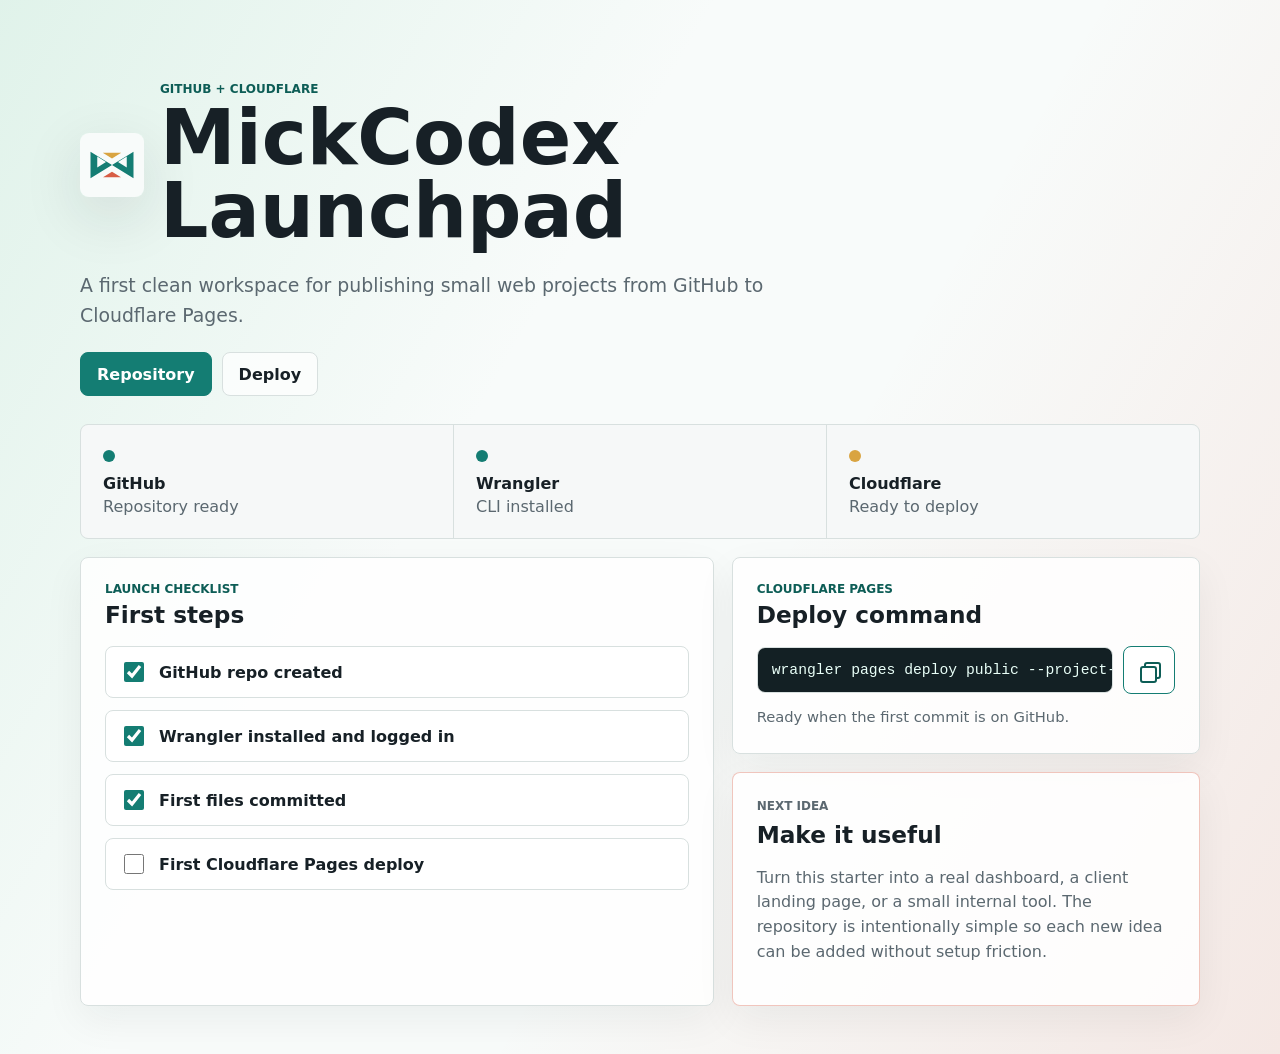
==== public/index.html @ 44cf9f09 "Create MickCodex launchpad" ====
<!doctype html>
<html lang="fr">
  <head>
    <meta charset="utf-8">
    <meta name="viewport" content="width=device-width, initial-scale=1">
    <meta name="description" content="MickCodex launchpad for GitHub and Cloudflare projects.">
    <title>MickCodex Launchpad</title>
    <link rel="icon" href="./assets/mickcodex-mark.svg" type="image/svg+xml">
    <link rel="stylesheet" href="./styles.css?v=1">
  </head>
  <body>
    <main class="shell">
      <section class="masthead" aria-labelledby="page-title">
        <div class="brand-row">
          <img src="./assets/mickcodex-mark.svg" alt="" class="brand-mark" width="64" height="64">
          <div>
            <p class="eyebrow">GitHub + Cloudflare</p>
            <h1 id="page-title">MickCodex Launchpad</h1>
          </div>
        </div>
        <p class="lede">
          A first clean workspace for publishing small web projects from GitHub to Cloudflare Pages.
        </p>
        <div class="actions" aria-label="Project links">
          <a class="button primary" href="https://github.com/mickcoco987/MickCodex">Repository</a>
          <a class="button ghost" href="#deploy">Deploy</a>
        </div>
      </section>

      <section class="status-band" aria-label="Project status">
        <article>
          <span class="status-dot ready"></span>
          <strong>GitHub</strong>
          <p>Repository ready</p>
        </article>
        <article>
          <span class="status-dot ready"></span>
          <strong>Wrangler</strong>
          <p>CLI installed</p>
        </article>
        <article>
          <span class="status-dot next"></span>
          <strong>Cloudflare</strong>
          <p>Ready to deploy</p>
        </article>
      </section>

      <section class="workspace-grid" aria-label="Project workspace">
        <div class="panel checklist-panel">
          <div class="panel-heading">
            <p class="eyebrow">Launch checklist</p>
            <h2>First steps</h2>
          </div>
          <ul class="checklist" id="checklist">
            <li>
              <label>
                <input type="checkbox" data-task="repo" checked>
                <span>GitHub repo created</span>
              </label>
            </li>
            <li>
              <label>
                <input type="checkbox" data-task="wrangler" checked>
                <span>Wrangler installed and logged in</span>
              </label>
            </li>
            <li>
              <label>
                <input type="checkbox" data-task="first-files" checked>
                <span>First files committed</span>
              </label>
            </li>
            <li>
              <label>
                <input type="checkbox" data-task="deploy">
                <span>First Cloudflare Pages deploy</span>
              </label>
            </li>
          </ul>
        </div>

        <div class="panel command-panel" id="deploy">
          <div class="panel-heading">
            <p class="eyebrow">Cloudflare Pages</p>
            <h2>Deploy command</h2>
          </div>
          <div class="command-row">
            <code>wrangler pages deploy public --project-name mickcodex</code>
            <button class="icon-button" type="button" id="copy-command" aria-label="Copy deploy command" title="Copy deploy command">
              <span class="copy-icon" aria-hidden="true"></span>
            </button>
          </div>
          <p class="hint" id="copy-status" role="status" aria-live="polite">Ready when the first commit is on GitHub.</p>
        </div>

        <div class="panel notes-panel">
          <div class="panel-heading">
            <p class="eyebrow">Next idea</p>
            <h2>Make it useful</h2>
          </div>
          <p>
            Turn this starter into a real dashboard, a client landing page, or a small internal tool.
            The repository is intentionally simple so each new idea can be added without setup friction.
          </p>
        </div>
      </section>
    </main>

    <script src="./script.js?v=1"></script>
  </body>
</html>
---- public/styles.css ----
:root {
  color-scheme: light;
  --ink: #172026;
  --muted: #5b6870;
  --line: #d8e0df;
  --paper: #f8fbfa;
  --surface: #ffffff;
  --teal: #147d73;
  --teal-dark: #0d5d56;
  --coral: #d85d45;
  --gold: #d9a441;
  --mint: #bfe7d4;
  --shadow: 0 18px 60px rgba(23, 32, 38, 0.12);
}

* {
  box-sizing: border-box;
}

html {
  min-height: 100%;
  background:
    linear-gradient(120deg, rgba(191, 231, 212, 0.42), rgba(248, 251, 250, 0) 38%),
    linear-gradient(300deg, rgba(216, 93, 69, 0.12), rgba(248, 251, 250, 0) 42%),
    var(--paper);
}

body {
  min-height: 100%;
  margin: 0;
  font-family: Inter, ui-sans-serif, system-ui, -apple-system, BlinkMacSystemFont, "Segoe UI", sans-serif;
  color: var(--ink);
}

a {
  color: inherit;
}

.shell {
  width: min(1120px, calc(100% - 32px));
  margin: 0 auto;
  padding: 48px 0;
}

.masthead {
  display: grid;
  gap: 22px;
  padding: 34px 0 28px;
}

.brand-row {
  display: flex;
  align-items: center;
  gap: 16px;
}

.brand-mark {
  flex: 0 0 auto;
  display: block;
  border-radius: 8px;
  box-shadow: var(--shadow);
}

.eyebrow {
  margin: 0 0 6px;
  color: var(--teal-dark);
  font-size: 0.75rem;
  font-weight: 800;
  letter-spacing: 0;
  text-transform: uppercase;
}

h1,
h2,
p {
  margin-top: 0;
}

h1 {
  max-width: 780px;
  margin-bottom: 0;
  font-size: 4.75rem;
  line-height: 0.96;
  letter-spacing: 0;
}

h2 {
  margin-bottom: 0;
  font-size: 1.45rem;
  line-height: 1.12;
  letter-spacing: 0;
}

.lede {
  max-width: 720px;
  margin-bottom: 0;
  color: var(--muted);
  font-size: 1.18rem;
  line-height: 1.6;
}

.actions {
  display: flex;
  flex-wrap: wrap;
  gap: 10px;
}

.button {
  display: inline-flex;
  min-height: 44px;
  align-items: center;
  justify-content: center;
  border: 1px solid var(--line);
  border-radius: 8px;
  padding: 0 16px;
  font-weight: 800;
  text-decoration: none;
}

.button.primary {
  border-color: var(--teal);
  background: var(--teal);
  color: #ffffff;
}

.button.ghost {
  background: rgba(255, 255, 255, 0.72);
}

.status-band {
  display: grid;
  grid-template-columns: repeat(3, minmax(0, 1fr));
  gap: 1px;
  overflow: hidden;
  border: 1px solid var(--line);
  border-radius: 8px;
  background: var(--line);
}

.status-band article {
  min-height: 112px;
  padding: 22px;
  background: rgba(255, 255, 255, 0.78);
}

.status-band strong {
  display: block;
  margin: 8px 0 4px;
}

.status-band p {
  margin-bottom: 0;
  color: var(--muted);
}

.status-dot {
  display: inline-block;
  width: 12px;
  height: 12px;
  border-radius: 999px;
}

.status-dot.ready {
  background: var(--teal);
}

.status-dot.next {
  background: var(--gold);
}

.workspace-grid {
  display: grid;
  grid-template-columns: minmax(0, 1.15fr) minmax(300px, 0.85fr);
  gap: 18px;
  margin-top: 18px;
}

.panel {
  border: 1px solid var(--line);
  border-radius: 8px;
  padding: 24px;
  background: rgba(255, 255, 255, 0.86);
  box-shadow: 0 14px 40px rgba(23, 32, 38, 0.06);
}

.checklist-panel {
  grid-row: span 2;
}

.panel-heading {
  margin-bottom: 18px;
}

.checklist {
  display: grid;
  gap: 12px;
  margin: 0;
  padding: 0;
  list-style: none;
}

.checklist label {
  display: flex;
  min-height: 52px;
  align-items: center;
  gap: 12px;
  border: 1px solid var(--line);
  border-radius: 8px;
  padding: 12px 14px;
  background: var(--surface);
  cursor: pointer;
}

.checklist input {
  width: 20px;
  height: 20px;
  accent-color: var(--teal);
}

.checklist span {
  font-weight: 750;
}

.command-row {
  display: grid;
  grid-template-columns: minmax(0, 1fr) auto;
  gap: 10px;
  align-items: center;
}

code {
  display: block;
  overflow-x: auto;
  border: 1px solid var(--line);
  border-radius: 8px;
  padding: 14px;
  background: #132024;
  color: #e9fff8;
  font: 0.92rem ui-monospace, SFMono-Regular, Menlo, Monaco, Consolas, "Liberation Mono", monospace;
  white-space: nowrap;
}

.icon-button {
  display: inline-grid;
  min-width: 52px;
  min-height: 48px;
  place-items: center;
  border: 1px solid var(--teal);
  border-radius: 8px;
  background: var(--surface);
  color: var(--teal-dark);
  cursor: pointer;
}

.copy-icon {
  position: relative;
  display: block;
  width: 19px;
  height: 19px;
}

.copy-icon::before,
.copy-icon::after {
  position: absolute;
  width: 13px;
  height: 13px;
  border: 2px solid currentColor;
  border-radius: 3px;
  content: "";
}

.copy-icon::before {
  inset: 1px auto auto 5px;
}

.copy-icon::after {
  inset: 5px auto auto 1px;
  background: var(--surface);
}

.hint,
.notes-panel p {
  color: var(--muted);
  line-height: 1.55;
}

.hint {
  margin: 12px 0 0;
  font-size: 0.92rem;
}

.notes-panel {
  border-color: rgba(216, 93, 69, 0.35);
}

@media (max-width: 780px) {
  .shell {
    width: min(100% - 24px, 680px);
    padding: 28px 0;
  }

  h1 {
    font-size: 3.1rem;
  }

  .brand-row {
    align-items: flex-start;
  }

  .status-band,
  .workspace-grid {
    grid-template-columns: 1fr;
  }

  .checklist-panel {
    grid-row: auto;
  }

  .command-row {
    grid-template-columns: 1fr;
  }

  .icon-button {
    width: 100%;
  }
}
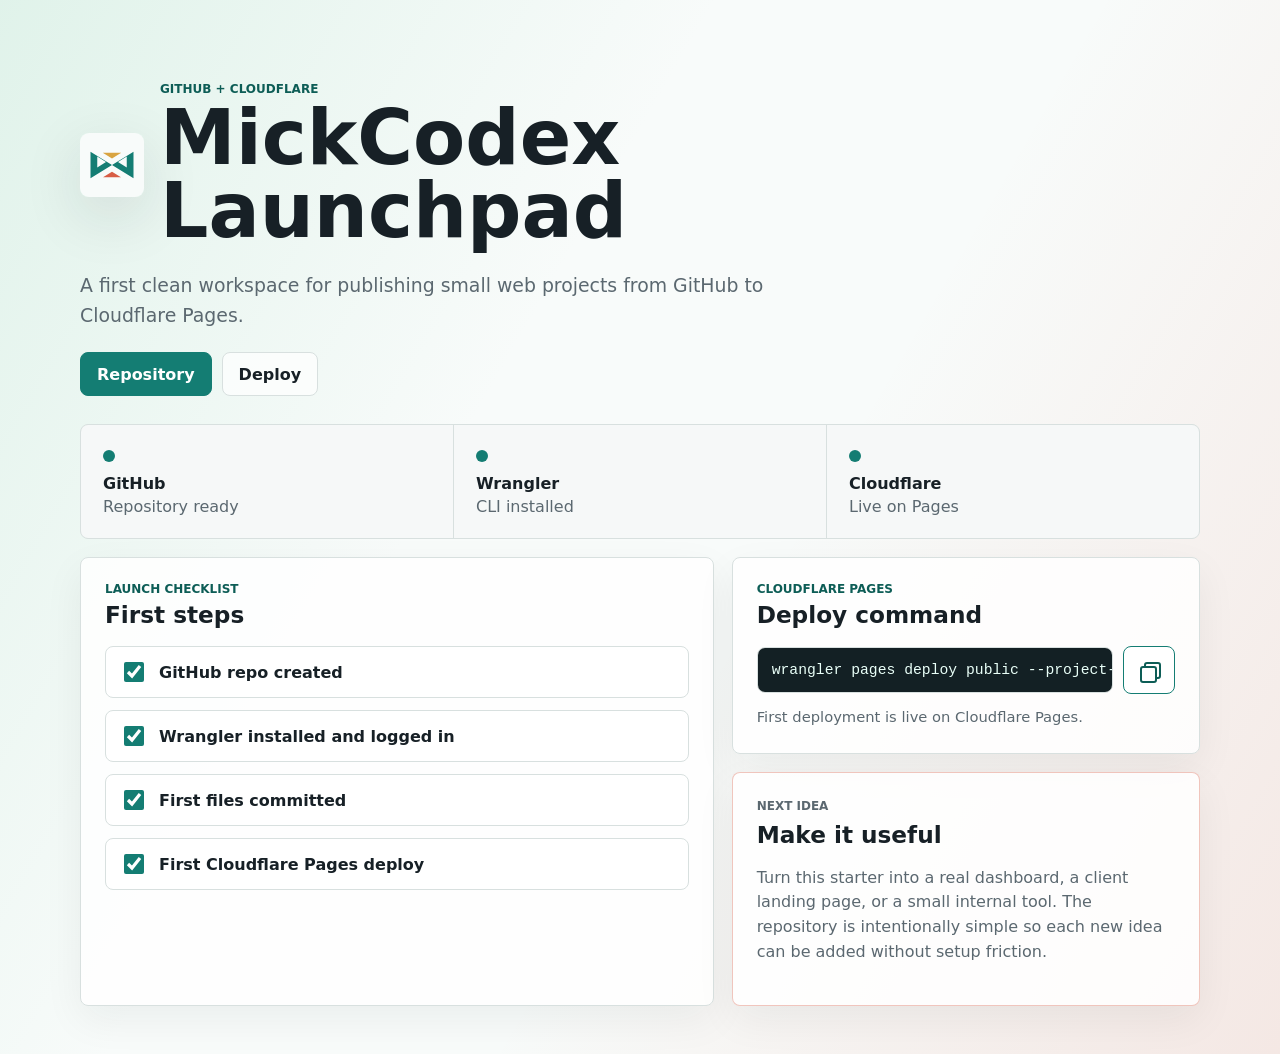
==== commit cdff9a47: "Mark first deployment live" ====
--- a/public/index.html
+++ b/public/index.html
@@ -39,9 +39,9 @@
           <p>CLI installed</p>
         </article>
         <article>
-          <span class="status-dot next"></span>
+          <span class="status-dot ready"></span>
           <strong>Cloudflare</strong>
-          <p>Ready to deploy</p>
+          <p>Live on Pages</p>
         </article>
       </section>
 
@@ -72,7 +72,7 @@
             </li>
             <li>
               <label>
-                <input type="checkbox" data-task="deploy">
+                <input type="checkbox" data-task="deploy" checked>
                 <span>First Cloudflare Pages deploy</span>
               </label>
             </li>
@@ -90,7 +90,7 @@
               <span class="copy-icon" aria-hidden="true"></span>
             </button>
           </div>
-          <p class="hint" id="copy-status" role="status" aria-live="polite">Ready when the first commit is on GitHub.</p>
+          <p class="hint" id="copy-status" role="status" aria-live="polite">First deployment is live on Cloudflare Pages.</p>
         </div>
 
         <div class="panel notes-panel">
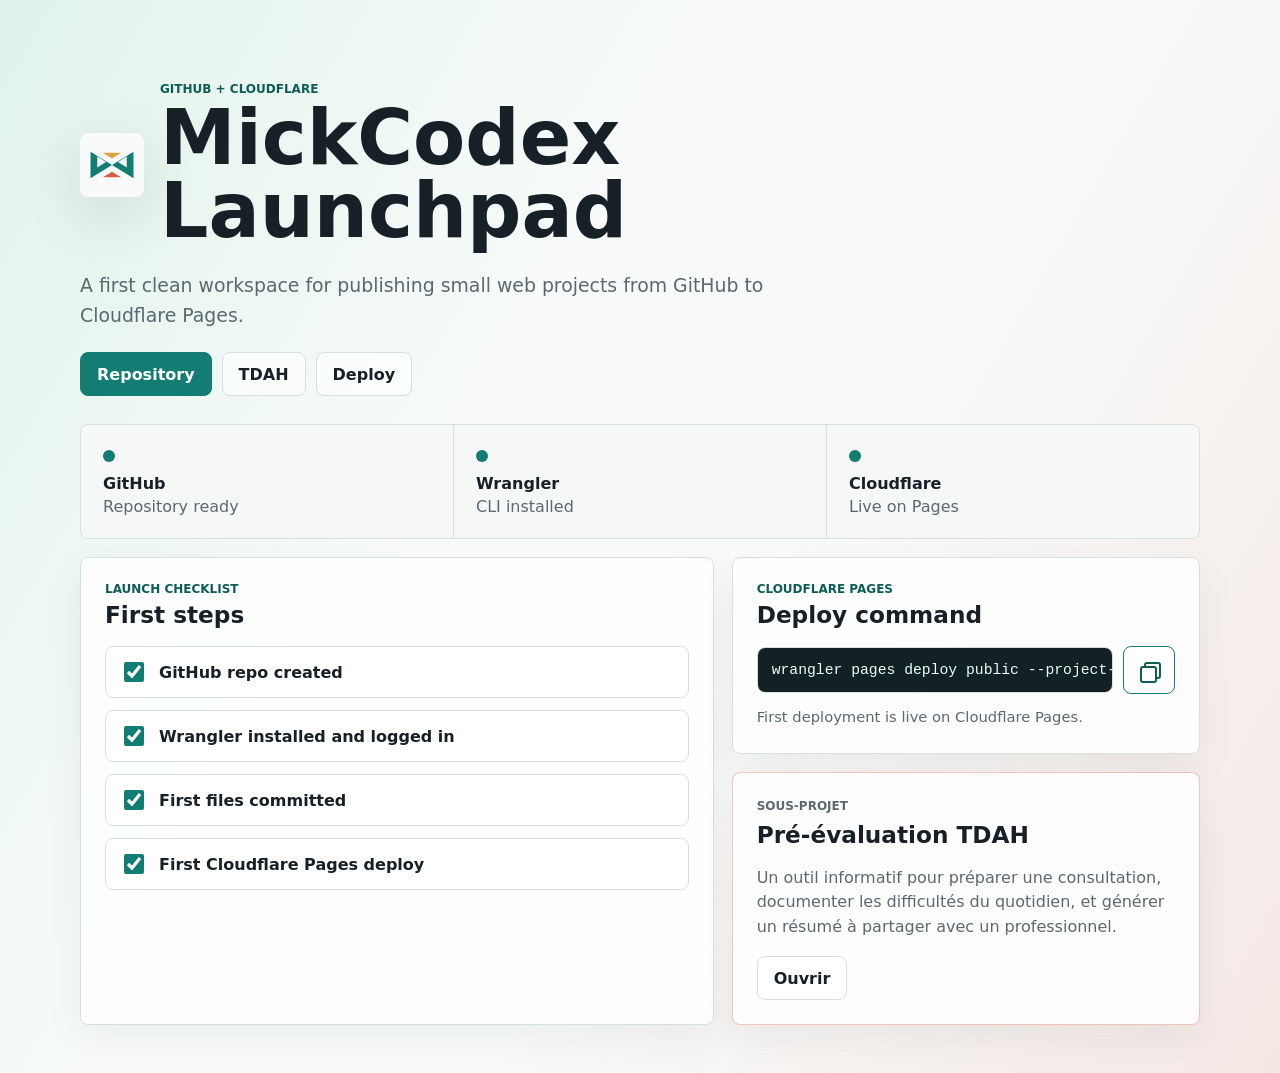
==== commit 8f144ce5: "Add TDAH pre-evaluation subproject" ====
--- a/public/index.html
+++ b/public/index.html
@@ -23,6 +23,7 @@
         </p>
         <div class="actions" aria-label="Project links">
           <a class="button primary" href="https://github.com/mickcoco987/MickCodex">Repository</a>
+          <a class="button ghost" href="./tdah/">TDAH</a>
           <a class="button ghost" href="#deploy">Deploy</a>
         </div>
       </section>
@@ -95,13 +96,14 @@
 
         <div class="panel notes-panel">
           <div class="panel-heading">
-            <p class="eyebrow">Next idea</p>
-            <h2>Make it useful</h2>
+            <p class="eyebrow">Sous-projet</p>
+            <h2>Pré-évaluation TDAH</h2>
           </div>
           <p>
-            Turn this starter into a real dashboard, a client landing page, or a small internal tool.
-            The repository is intentionally simple so each new idea can be added without setup friction.
+            Un outil informatif pour préparer une consultation, documenter les difficultés du quotidien,
+            et générer un résumé à partager avec un professionnel.
           </p>
+          <a class="button ghost" href="./tdah/">Ouvrir</a>
         </div>
       </section>
     </main>
